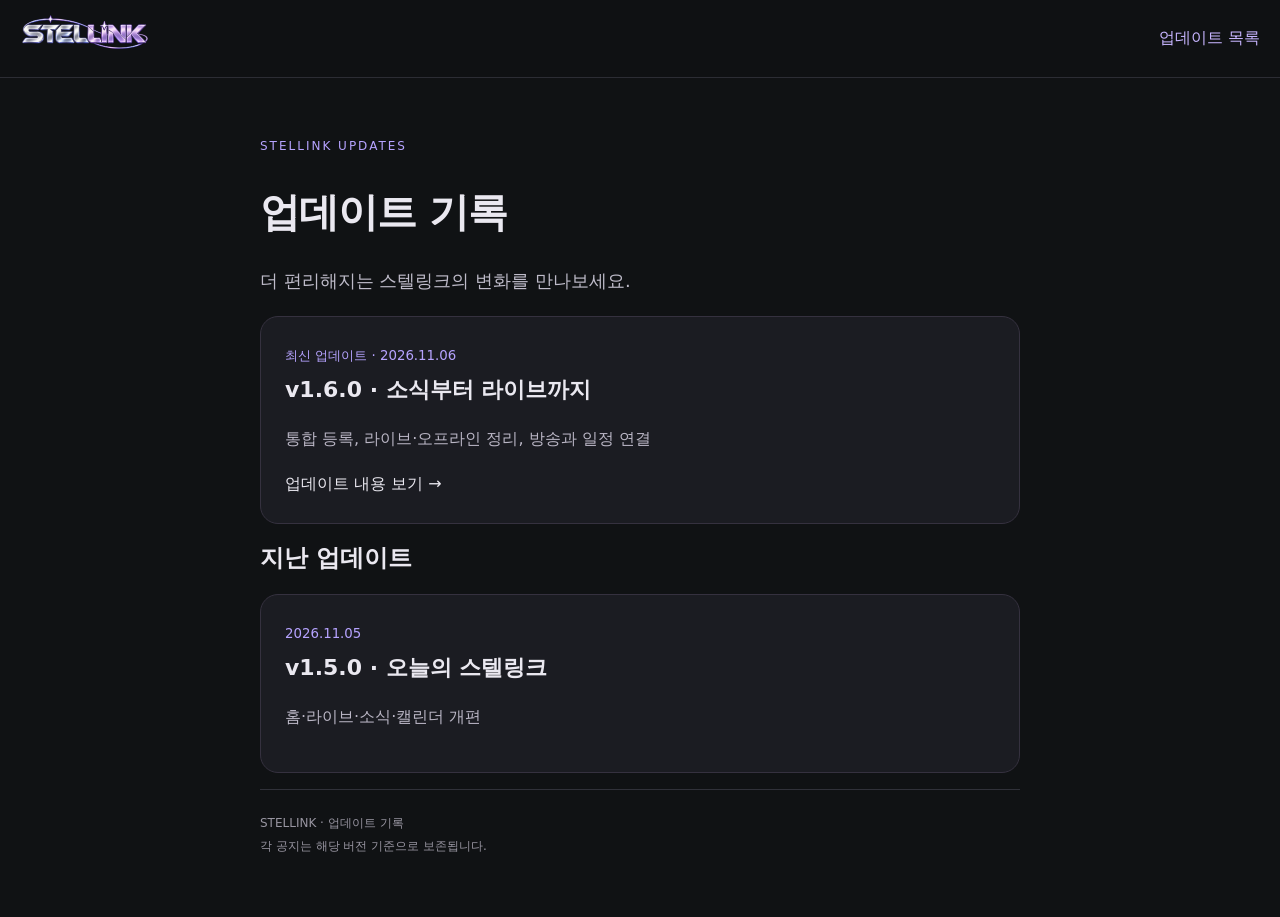
==== updates/index.html @ bb246666 "Add files via upload" ====
<!doctype html><html lang="ko"><head><meta charset="utf-8"><meta name="viewport" content="width=device-width,initial-scale=1"><meta name="theme-color" content="#101214"><title>업데이트 기록 · STELLINK</title><link rel="stylesheet" href="notice.css"></head><body><header><a href="../"><img src="../assets/brand/stellink-wordmark.png" alt="STELLINK"></a><a href="">업데이트 목록</a></header><main><p class="kicker">STELLINK UPDATES</p><h1>업데이트 기록</h1><p class="lead">더 편리해지는 스텔링크의 변화를 만나보세요.</p><a class="archive-card" href="v1.6.0/"><small>최신 업데이트 · 2026.11.06</small><strong>v1.6.0 · 소식부터 라이브까지</strong><p>통합 등록, 라이브·오프라인 정리, 방송과 일정 연결</p>업데이트 내용 보기 →</a><h2>지난 업데이트</h2><a class="archive-card" href="v1.5.0/"><small>2026.11.05</small><strong>v1.5.0 · 오늘의 스텔링크</strong><p>홈·라이브·소식·캘린더 개편</p></a><footer>STELLINK · 업데이트 기록<br>각 공지는 해당 버전 기준으로 보존됩니다.</footer></main></body></html>
---- updates/notice.css ----
*{box-sizing:border-box}html{color-scheme:dark;scroll-behavior:smooth;scroll-padding-top:70px}body{margin:0;background:#101214;color:#eae8f0;font-family:system-ui,-apple-system,"Noto Sans KR",sans-serif;line-height:1.8}header{position:sticky;top:0;background:#101214f5;border-bottom:1px solid #2c2d34;z-index:10;padding:12px 20px;display:flex;align-items:center;justify-content:space-between}header img{width:130px;height:auto}main{max-width:800px;margin:auto;padding:46px 20px 60px}h1{font-size:clamp(28px,5vw,40px);line-height:1.35;letter-spacing:-1px}h2{font-size:24px;line-height:1.5;margin:0 0 18px}h3{font-size:18px}a{color:#c7b5ff;text-decoration:none}a:hover{text-decoration:underline}.kicker{color:#b6a3ff;letter-spacing:2px;font-size:12px}.lead{font-size:18px;color:#bebbc9}.meta,figcaption{color:#a5a1b0;font-size:13px}section{margin:54px 0}figure{margin:24px 0}figure button{border:0;background:none;padding:0;width:100%;cursor:zoom-in}figure img{display:block;width:100%;height:auto;border-radius:16px;border:1px solid #36323f}figcaption{margin-top:8px}.summary,.archive-card{background:#1b1c22;border:1px solid #35313f;padding:24px;border-radius:18px}.summary ul{padding-left:20px;margin:0}.toc{border-block:1px solid #303139;padding:16px 0;margin-top:28px}.toc a{display:block;padding:5px 0}.how{border-left:3px solid #b6a3ff;padding-left:14px;color:#bfb7cf}button{font:inherit;color:inherit}footer{border-top:1px solid #303139;padding-top:22px;color:#9895a1;font-size:12px;line-height:1.9}.nav-bottom{display:flex;flex-wrap:wrap;gap:16px;margin:30px 0}.archive-card{display:block;margin:16px 0;color:inherit}.archive-card strong{display:block;font-size:22px}.archive-card small{color:#b6a3ff}dialog{background:#101214;border:0;color:white;padding:52px 8px 12px;width:100vw;max-width:100vw;height:100dvh;max-height:100dvh;margin:0;overflow:auto}dialog::backdrop{background:#000e}dialog img{display:block;width:100%;height:auto;touch-action:pan-x pan-y pinch-zoom}dialog.zoomed img{width:200%;max-width:none}dialog button{position:fixed;top:10px;right:12px;border:1px solid #555;background:#222;padding:7px 14px;border-radius:8px;z-index:2}dialog .zoom{right:96px}#top{position:fixed;bottom:18px;right:18px;background:#25222f;border:1px solid #5d526e;border-radius:50%;width:42px;height:42px}.archive-card p{color:#bab6c5}.release-date{font-size:13px;color:#a5a1b0}@media(prefers-reduced-motion:reduce){html{scroll-behavior:auto}}
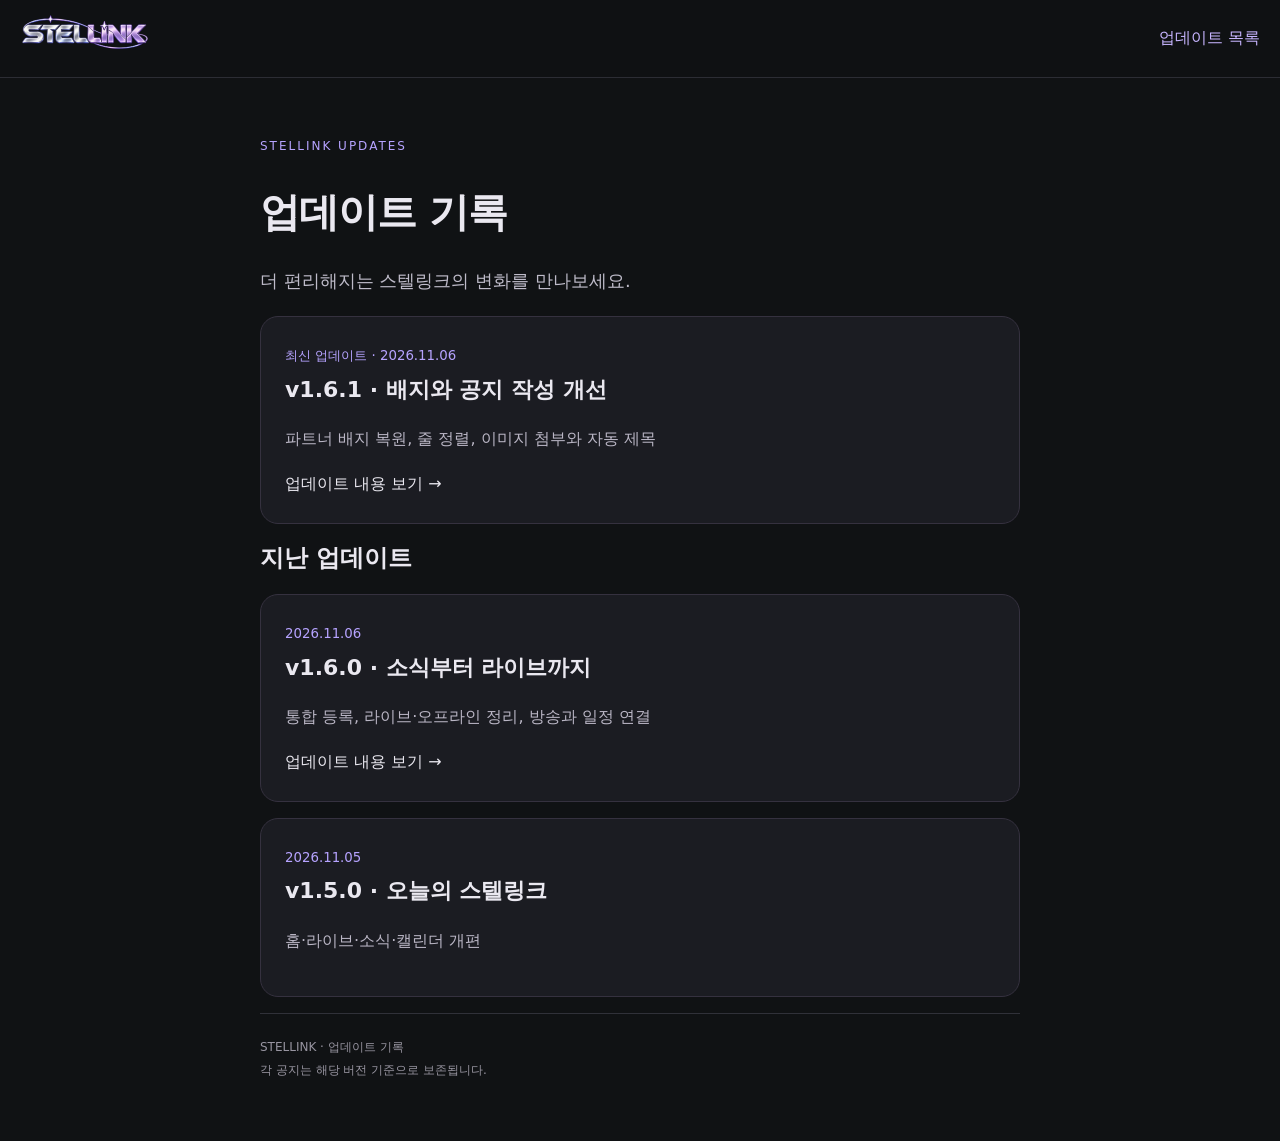
==== commit e81f3843: "Add files via upload" ====
--- a/updates/index.html
+++ b/updates/index.html
@@ -1 +1 @@
-<!doctype html><html lang="ko"><head><meta charset="utf-8"><meta name="viewport" content="width=device-width,initial-scale=1"><meta name="theme-color" content="#101214"><title>업데이트 기록 · STELLINK</title><link rel="stylesheet" href="notice.css"></head><body><header><a href="../"><img src="../assets/brand/stellink-wordmark.png" alt="STELLINK"></a><a href="">업데이트 목록</a></header><main><p class="kicker">STELLINK UPDATES</p><h1>업데이트 기록</h1><p class="lead">더 편리해지는 스텔링크의 변화를 만나보세요.</p><a class="archive-card" href="v1.6.0/"><small>최신 업데이트 · 2026.11.06</small><strong>v1.6.0 · 소식부터 라이브까지</strong><p>통합 등록, 라이브·오프라인 정리, 방송과 일정 연결</p>업데이트 내용 보기 →</a><h2>지난 업데이트</h2><a class="archive-card" href="v1.5.0/"><small>2026.11.05</small><strong>v1.5.0 · 오늘의 스텔링크</strong><p>홈·라이브·소식·캘린더 개편</p></a><footer>STELLINK · 업데이트 기록<br>각 공지는 해당 버전 기준으로 보존됩니다.</footer></main></body></html>+<!doctype html><html lang="ko"><head><meta charset="utf-8"><meta name="viewport" content="width=device-width,initial-scale=1"><meta name="theme-color" content="#101214"><title>업데이트 기록 · STELLINK</title><link rel="stylesheet" href="notice.css"></head><body><header><a href="../"><img src="../assets/brand/stellink-wordmark.png" alt="STELLINK"></a><a href="">업데이트 목록</a></header><main><p class="kicker">STELLINK UPDATES</p><h1>업데이트 기록</h1><p class="lead">더 편리해지는 스텔링크의 변화를 만나보세요.</p><a class="archive-card" href="v1.6.1/"><small>최신 업데이트 · 2026.11.06</small><strong>v1.6.1 · 배지와 공지 작성 개선</strong><p>파트너 배지 복원, 줄 정렬, 이미지 첨부와 자동 제목</p>업데이트 내용 보기 →</a><h2>지난 업데이트</h2><a class="archive-card" href="v1.6.0/"><small>2026.11.06</small><strong>v1.6.0 · 소식부터 라이브까지</strong><p>통합 등록, 라이브·오프라인 정리, 방송과 일정 연결</p>업데이트 내용 보기 →</a><a class="archive-card" href="v1.5.0/"><small>2026.11.05</small><strong>v1.5.0 · 오늘의 스텔링크</strong><p>홈·라이브·소식·캘린더 개편</p></a><footer>STELLINK · 업데이트 기록<br>각 공지는 해당 버전 기준으로 보존됩니다.</footer></main></body></html>
